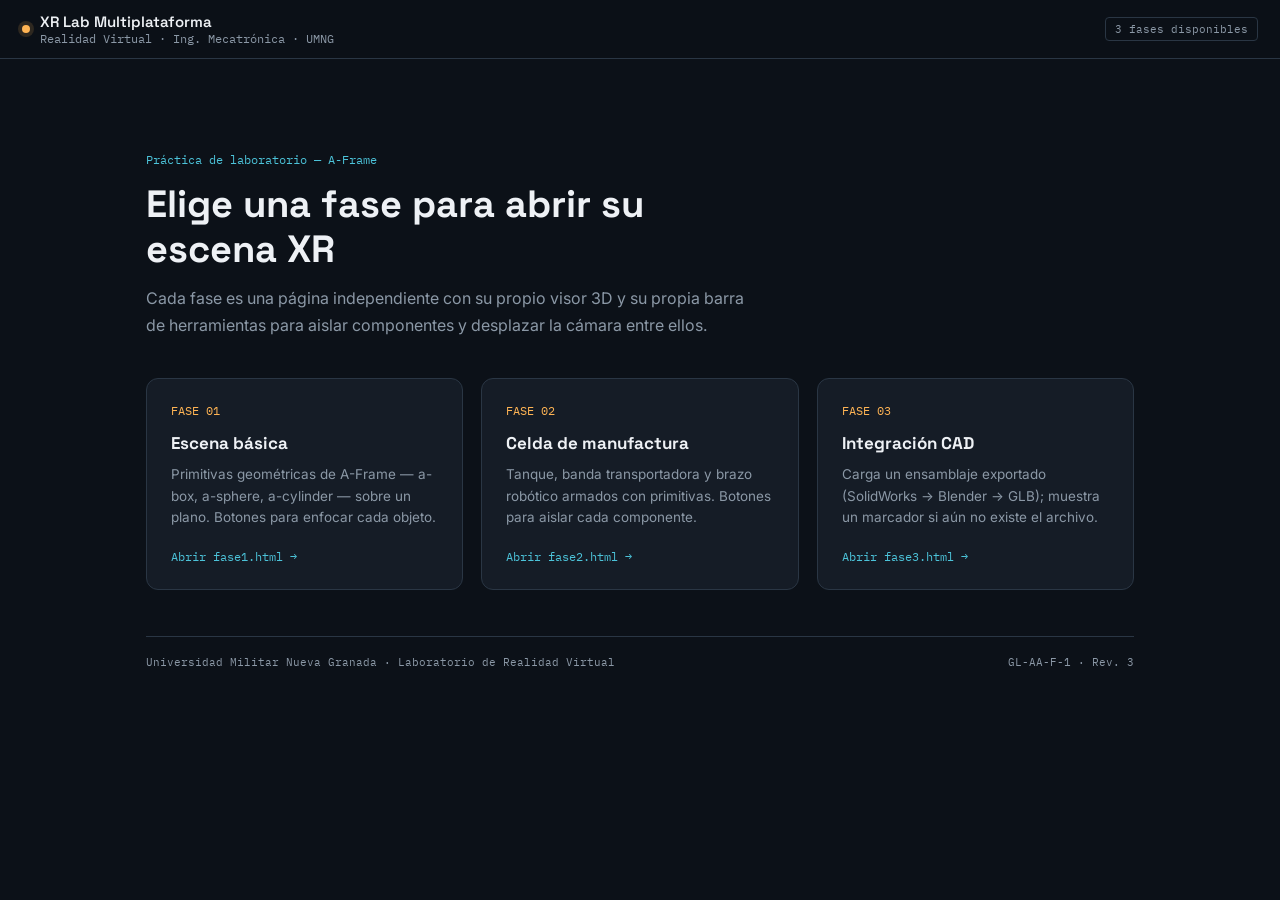
==== index.html @ 4c56937d "Add files via upload" ====
<!DOCTYPE html>
<html lang="es">
<head>
<meta charset="utf-8">
<meta name="viewport" content="width=device-width, initial-scale=1">
<title>XR Lab Multiplataforma — UMNG</title>
<link rel="stylesheet" href="css/xr-ui.css">
</head>
<body>

  <div class="xr-header">
    <div class="xr-header__bar">
      <div class="xr-header__id">
        <span class="pulse"></span>
        <div>
          <h1>XR Lab Multiplataforma</h1>
          <div class="path">Realidad Virtual · Ing. Mecatrónica · UMNG</div>
        </div>
      </div>
      <span class="xr-header__badge">3 fases disponibles</span>
    </div>
  </div>

  <main class="hub-shell">
    <p class="eyebrow">Práctica de laboratorio — A-Frame</p>
    <h2>Elige una fase para abrir su escena XR</h2>
    <p>
      Cada fase es una página independiente con su propio visor 3D y su propia barra de
      herramientas para aislar componentes y desplazar la cámara entre ellos.
    </p>

    <div class="hub-grid">

      <a class="hub-card" href="fases/fase1.html">
        <span class="num">FASE 01</span>
        <h3>Escena básica</h3>
        <p>Primitivas geométricas de A-Frame — a-box, a-sphere, a-cylinder — sobre un plano. Botones para enfocar cada objeto.</p>
        <span class="open">Abrir fase1.html →</span>
      </a>

      <a class="hub-card" href="fases/fase2.html">
        <span class="num">FASE 02</span>
        <h3>Celda de manufactura</h3>
        <p>Tanque, banda transportadora y brazo robótico armados con primitivas. Botones para aislar cada componente.</p>
        <span class="open">Abrir fase2.html →</span>
      </a>

      <a class="hub-card" href="fases/fase3.html">
        <span class="num">FASE 03</span>
        <h3>Integración CAD</h3>
        <p>Carga un ensamblaje exportado (SolidWorks → Blender → GLB); muestra un marcador si aún no existe el archivo.</p>
        <span class="open">Abrir fase3.html →</span>
      </a>

    </div>

    <footer class="hub-foot">
      <span>Universidad Militar Nueva Granada · Laboratorio de Realidad Virtual</span>
      <span>GL-AA-F-1 · Rev. 3</span>
    </footer>
  </main>

</body>
</html>
---- css/xr-ui.css ----
/* ============================================================
   LAB XR MULTIPLATAFORMA — UMNG
   Sistema visual: consola de campo oscura (HUD industrial)
   Compartido por index.html y las tres fases.
   ============================================================ */

@import url('https://fonts.googleapis.com/css2?family=Space+Grotesk:wght@500;600;700&family=Inter:wght@400;500;600&family=IBM+Plex+Mono:wght@400;500&display=swap');

:root{
  --bg:        #0c1118;
  --panel:     #151c26;
  --panel-2:   #1c2530;
  --border:    #2a3644;
  --text:      #eef1f5;
  --text-dim:  #8b98a6;
  --amber:     #ffb454;
  --cyan:      #4cc3d9;
  --rose:      #ef2d5e;

  --font-display: 'Space Grotesk', sans-serif;
  --font-body:    'Inter', sans-serif;
  --font-mono:    'IBM Plex Mono', monospace;
}

*{ box-sizing: border-box; }
html, body{ margin:0; height:100%; }
body{
  background: var(--bg);
  color: var(--text);
  font-family: var(--font-body);
  -webkit-font-smoothing: antialiased;
  overflow-x: hidden;
}
a{ color: inherit; }
:focus-visible{ outline: 2px solid var(--amber); outline-offset: 2px; }

/* ---------------- Cabecera fija (HUD) ---------------- */

.xr-header{
  position: fixed;
  top:0; left:0; right:0;
  z-index: 30;
  pointer-events: none;
}

.xr-header__bar{
  pointer-events: auto;
  display:flex;
  align-items:center;
  justify-content:space-between;
  gap: 16px;
  padding: 12px 22px;
  background: rgba(12,17,24,0.86);
  backdrop-filter: blur(6px);
  border-bottom: 1px solid var(--border);
}

.xr-header__id{ display:flex; align-items:center; gap:10px; }
.xr-header__id .pulse{
  width:8px; height:8px; border-radius:50%;
  background: var(--amber);
  box-shadow: 0 0 0 4px rgba(255,180,84,0.14);
}
.xr-header__id h1{
  margin:0; font-family: var(--font-display); font-weight:600; font-size:15px;
}
.xr-header__id .path{
  font-family: var(--font-mono); font-size:11.5px; color: var(--text-dim);
}

.xr-header__badge{
  font-family: var(--font-mono);
  font-size: 11px;
  color: var(--text-dim);
  border: 1px solid var(--border);
  border-radius: 4px;
  padding: 4px 9px;
}

/* ---------------- Barra de herramientas (chips) ---------------- */

.xr-toolbar{
  pointer-events: auto;
  display:flex;
  flex-wrap:wrap;
  gap: 8px;
  padding: 10px 22px;
  background: rgba(21,28,38,0.9);
  border-bottom: 1px solid var(--border);
}

.chip{
  appearance:none;
  border: 1px solid var(--border);
  background: var(--panel);
  color: var(--text-dim);
  font-family: var(--font-body);
  font-size: 13px;
  font-weight: 500;
  padding: 8px 14px;
  border-radius: 999px;
  cursor: pointer;
  display:flex;
  align-items:center;
  gap: 8px;
  transition: background .15s ease, color .15s ease, border-color .15s ease;
}
.chip:hover{ color: var(--text); border-color: #3a4a5c; }
.chip.is-active{
  background: var(--amber);
  color: #1a1206;
  border-color: var(--amber);
  font-weight: 600;
}
.chip__dot{ width:8px; height:8px; border-radius:50%; flex:none; }
.chip.is-outline{ border-style: dashed; }

/* ---------------- Panel flotante de información ---------------- */

.xr-info{
  pointer-events: none;
  position: fixed;
  left: 20px; bottom: 20px;
  z-index: 30;
  max-width: 340px;
  background: rgba(21,28,38,0.92);
  border: 1px solid var(--border);
  border-radius: 10px;
  padding: 14px 16px;
  font-size: 13px;
  line-height: 1.55;
  color: var(--text-dim);
}
.xr-info strong{
  display:block;
  font-family: var(--font-display);
  font-size: 14px;
  color: var(--text);
  margin-bottom: 5px;
}
.xr-info .tag{
  display:inline-block;
  font-family: var(--font-mono);
  font-size: 10.5px;
  color: var(--cyan);
  margin-bottom: 6px;
}

/* ---------------- Hint de controles ---------------- */

.xr-hint{
  pointer-events: none;
  position: fixed;
  right: 20px; bottom: 20px;
  z-index: 30;
  font-family: var(--font-mono);
  font-size: 11px;
  color: var(--text-dim);
  background: rgba(0,0,0,0.45);
  border: 1px solid var(--border);
  padding: 7px 11px;
  border-radius: 8px;
}

/* ---------------- Página índice (hub) ---------------- */

.hub-shell{
  max-width: 1040px;
  margin: 0 auto;
  padding: 150px 26px 70px;
}
.hub-shell .eyebrow{
  font-family: var(--font-mono);
  font-size: 12px;
  color: var(--cyan);
  margin: 0 0 12px;
}
.hub-shell h2{
  font-family: var(--font-display);
  font-size: clamp(26px, 4vw, 38px);
  line-height: 1.18;
  max-width: 20ch;
  margin: 0 0 14px;
}
.hub-shell > p{
  color: var(--text-dim);
  max-width: 60ch;
  line-height: 1.65;
  margin: 0 0 40px;
}

.hub-grid{
  display:grid;
  grid-template-columns: repeat(3, 1fr);
  gap: 18px;
}

.hub-card{
  display:block;
  text-decoration:none;
  background: var(--panel);
  border: 1px solid var(--border);
  border-radius: 12px;
  padding: 24px;
  transition: border-color .15s ease, transform .15s ease;
}
.hub-card:hover{ border-color: var(--amber); transform: translateY(-2px); }

.hub-card .num{
  font-family: var(--font-mono);
  font-size: 12px;
  color: var(--amber);
  margin-bottom: 14px;
  display:block;
}
.hub-card h3{
  font-family: var(--font-display);
  font-size: 17px;
  margin: 0 0 10px;
  color: var(--text);
}
.hub-card p{
  font-size: 13.5px;
  line-height: 1.6;
  color: var(--text-dim);
  margin: 0 0 16px;
}
.hub-card .open{
  font-family: var(--font-mono);
  font-size: 11.5px;
  color: var(--cyan);
}

.hub-foot{
  margin-top: 46px;
  padding-top: 18px;
  border-top: 1px solid var(--border);
  display:flex;
  justify-content: space-between;
  flex-wrap: wrap;
  gap: 8px;
  font-family: var(--font-mono);
  font-size: 11px;
  color: var(--text-dim);
}

@media (max-width: 820px){
  .hub-grid{ grid-template-columns: 1fr; }
  .xr-info{ max-width: calc(100% - 40px); }
}
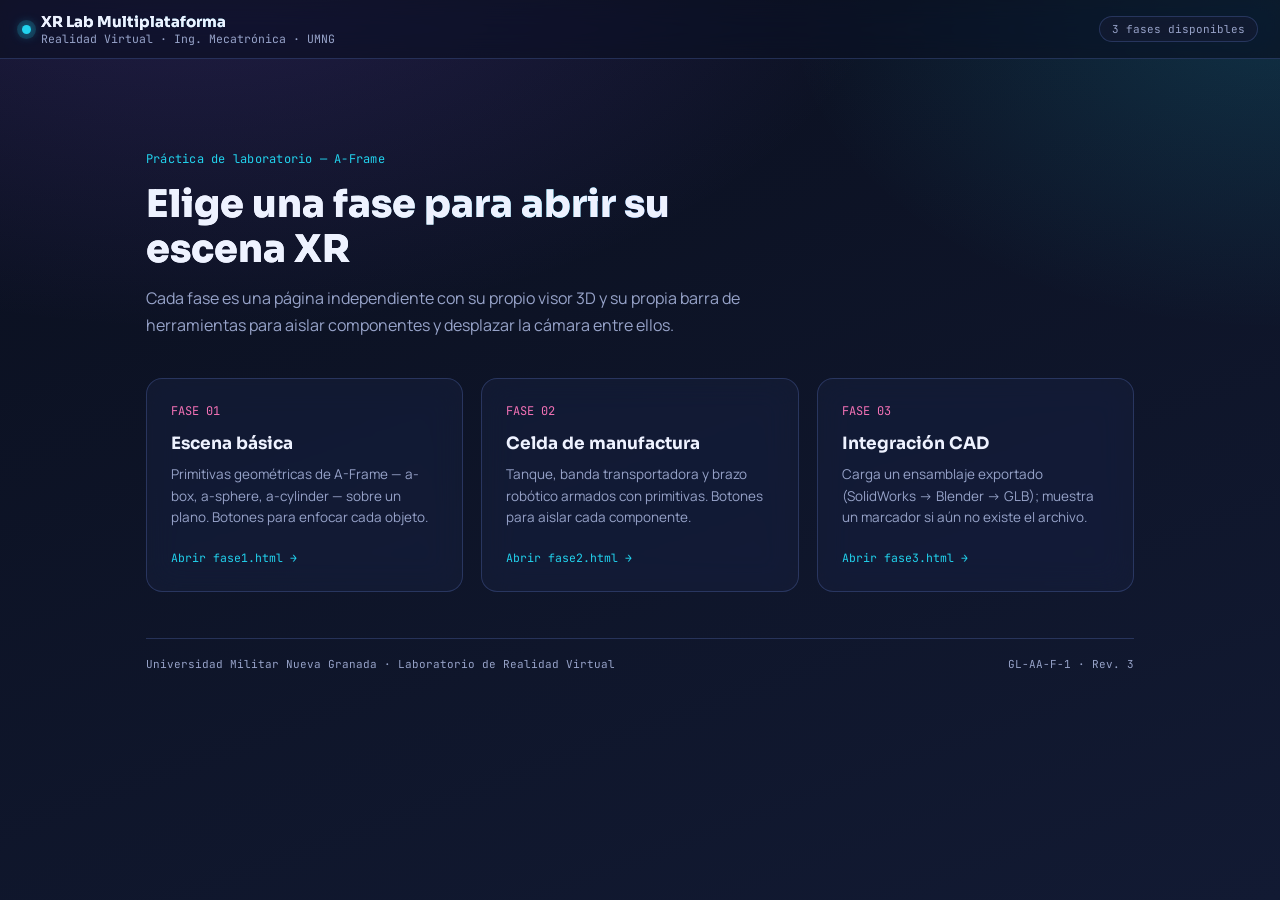
==== commit eb28bc48: "Add files via upload" ====
--- a/index.html
+++ b/index.html
@@ -33,23 +33,29 @@
 
       <a class="hub-card" href="fases/fase1.html">
         <span class="num">FASE 01</span>
-        <h3>Escena básica</h3>
-        <p>Primitivas geométricas de A-Frame — a-box, a-sphere, a-cylinder — sobre un plano. Botones para enfocar cada objeto.</p>
-        <span class="open">Abrir fase1.html →</span>
+        <div>
+          <h3>Escena básica</h3>
+          <p>Primitivas geométricas de A-Frame — a-box, a-sphere, a-cylinder — sobre un plano. Botones para enfocar cada objeto.</p>
+          <span class="open">Abrir fase1.html →</span>
+        </div>
       </a>
 
       <a class="hub-card" href="fases/fase2.html">
         <span class="num">FASE 02</span>
-        <h3>Celda de manufactura</h3>
-        <p>Tanque, banda transportadora y brazo robótico armados con primitivas. Botones para aislar cada componente.</p>
-        <span class="open">Abrir fase2.html →</span>
+        <div>
+          <h3>Celda de manufactura</h3>
+          <p>Tanque, banda transportadora y brazo robótico armados con primitivas. Botones para aislar cada componente.</p>
+          <span class="open">Abrir fase2.html →</span>
+        </div>
       </a>
 
       <a class="hub-card" href="fases/fase3.html">
         <span class="num">FASE 03</span>
-        <h3>Integración CAD</h3>
-        <p>Carga un ensamblaje exportado (SolidWorks → Blender → GLB); muestra un marcador si aún no existe el archivo.</p>
-        <span class="open">Abrir fase3.html →</span>
+        <div>
+          <h3>Integración CAD</h3>
+          <p>Carga un ensamblaje exportado (SolidWorks → Blender → GLB); muestra un marcador si aún no existe el archivo.</p>
+          <span class="open">Abrir fase3.html →</span>
+        </div>
       </a>
 
     </div>
--- a/css/xr-ui.css
+++ b/css/xr-ui.css
@@ -1,38 +1,42 @@
 /* ============================================================
    LAB XR MULTIPLATAFORMA — UMNG
-   Sistema visual: consola de campo oscura (HUD industrial)
+   Sistema visual: laboratorio holografico (glass HUD)
    Compartido por index.html y las tres fases.
    ============================================================ */
 
-@import url('https://fonts.googleapis.com/css2?family=Space+Grotesk:wght@500;600;700&family=Inter:wght@400;500;600&family=IBM+Plex+Mono:wght@400;500&display=swap');
+@import url('https://fonts.googleapis.com/css2?family=Sora:wght@500;600;700;800&family=Manrope:wght@400;500;600&family=JetBrains+Mono:wght@400;500&display=swap');
 
 :root{
-  --bg:        #0c1118;
-  --panel:     #151c26;
-  --panel-2:   #1c2530;
-  --border:    #2a3644;
-  --text:      #eef1f5;
-  --text-dim:  #8b98a6;
-  --amber:     #ffb454;
-  --cyan:      #4cc3d9;
-  --rose:      #ef2d5e;
-
-  --font-display: 'Space Grotesk', sans-serif;
-  --font-body:    'Inter', sans-serif;
-  --font-mono:    'IBM Plex Mono', monospace;
+  --bg:        #0a0f1e;
+  --bg-2:      #121a33;
+  --panel:     rgba(24, 32, 58, 0.55);
+  --panel-2:   rgba(34, 44, 78, 0.6);
+  --border:    rgba(124, 156, 255, 0.22);
+  --text:      #eef2ff;
+  --text-dim:  #97a3c9;
+  --violet:    #8b5cf6;
+  --cyan:      #22d3ee;
+  --magenta:   #f472b6;
+
+  --font-display: 'Sora', sans-serif;
+  --font-body:    'Manrope', sans-serif;
+  --font-mono:    'JetBrains Mono', monospace;
 }
 
 *{ box-sizing: border-box; }
 html, body{ margin:0; height:100%; }
 body{
-  background: var(--bg);
+  background:
+    radial-gradient(1200px 700px at 15% -10%, rgba(139,92,246,0.20), transparent 60%),
+    radial-gradient(900px 600px at 100% 0%, rgba(34,211,238,0.16), transparent 55%),
+    linear-gradient(160deg, var(--bg) 0%, var(--bg-2) 100%);
   color: var(--text);
   font-family: var(--font-body);
   -webkit-font-smoothing: antialiased;
   overflow-x: hidden;
 }
 a{ color: inherit; }
-:focus-visible{ outline: 2px solid var(--amber); outline-offset: 2px; }
+:focus-visible{ outline: 2px solid var(--cyan); outline-offset: 2px; }
 
 /* ---------------- Cabecera fija (HUD) ---------------- */
 
@@ -50,19 +54,27 @@
   justify-content:space-between;
   gap: 16px;
   padding: 12px 22px;
-  background: rgba(12,17,24,0.86);
-  backdrop-filter: blur(6px);
+  background: rgba(12,16,32,0.65);
+  backdrop-filter: blur(14px) saturate(140%);
   border-bottom: 1px solid var(--border);
 }
 
 .xr-header__id{ display:flex; align-items:center; gap:10px; }
 .xr-header__id .pulse{
-  width:8px; height:8px; border-radius:50%;
-  background: var(--amber);
-  box-shadow: 0 0 0 4px rgba(255,180,84,0.14);
+  width:9px; height:9px; border-radius:50%;
+  background: var(--cyan);
+  box-shadow: 0 0 0 5px rgba(34,211,238,0.16), 0 0 12px rgba(34,211,238,0.8);
+  animation: pulse-glow 1.8s ease-in-out infinite;
+}
+@keyframes pulse-glow{
+  0%, 100%{ opacity: 1; }
+  50%{ opacity: 0.45; }
 }
 .xr-header__id h1{
-  margin:0; font-family: var(--font-display); font-weight:600; font-size:15px;
+  margin:0; font-family: var(--font-display); font-weight:700; font-size:15px;
+  background: linear-gradient(90deg, var(--text), var(--cyan));
+  -webkit-background-clip: text;
+  background-clip: text;
 }
 .xr-header__id .path{
   font-family: var(--font-mono); font-size:11.5px; color: var(--text-dim);
@@ -73,9 +85,13 @@
   font-size: 11px;
   color: var(--text-dim);
   border: 1px solid var(--border);
-  border-radius: 4px;
-  padding: 4px 9px;
-}
+  border-radius: 999px;
+  padding: 5px 12px;
+  background: var(--panel);
+  backdrop-filter: blur(10px);
+  transition: border-color .15s ease, color .15s ease;
+}
+.xr-header__badge:hover{ color: var(--cyan); border-color: var(--cyan); }
 
 /* ---------------- Barra de herramientas (chips) ---------------- */
 
@@ -85,7 +101,8 @@
   flex-wrap:wrap;
   gap: 8px;
   padding: 10px 22px;
-  background: rgba(21,28,38,0.9);
+  background: rgba(16,22,42,0.55);
+  backdrop-filter: blur(14px) saturate(140%);
   border-bottom: 1px solid var(--border);
 }
 
@@ -103,19 +120,24 @@
   display:flex;
   align-items:center;
   gap: 8px;
-  transition: background .15s ease, color .15s ease, border-color .15s ease;
-}
-.chip:hover{ color: var(--text); border-color: #3a4a5c; }
+  backdrop-filter: blur(8px);
+  transition: background .15s ease, color .15s ease, border-color .15s ease, box-shadow .15s ease;
+}
+.chip:hover{ color: var(--text); border-color: var(--cyan); }
 .chip.is-active{
-  background: var(--amber);
-  color: #1a1206;
-  border-color: var(--amber);
+  background: linear-gradient(120deg, var(--violet), var(--cyan));
+  color: #08101f;
+  border-color: transparent;
   font-weight: 600;
-}
-.chip__dot{ width:8px; height:8px; border-radius:50%; flex:none; }
+  box-shadow: 0 0 18px rgba(139,92,246,0.45);
+}
+.chip__dot{
+  width:8px; height:8px; border-radius:50%; flex:none;
+  box-shadow: 0 0 8px currentColor;
+}
 .chip.is-outline{ border-style: dashed; }
 
-/* ---------------- Panel flotante de información ---------------- */
+/* ---------------- Panel flotante de informacion ---------------- */
 
 .xr-info{
   pointer-events: none;
@@ -123,17 +145,20 @@
   left: 20px; bottom: 20px;
   z-index: 30;
   max-width: 340px;
-  background: rgba(21,28,38,0.92);
-  border: 1px solid var(--border);
-  border-radius: 10px;
+  background: var(--panel-2);
+  backdrop-filter: blur(16px) saturate(150%);
+  border: 1px solid var(--border);
+  border-radius: 14px;
   padding: 14px 16px;
   font-size: 13px;
   line-height: 1.55;
   color: var(--text-dim);
+  box-shadow: 0 8px 30px rgba(0,0,0,0.35);
 }
 .xr-info strong{
   display:block;
   font-family: var(--font-display);
+  font-weight: 700;
   font-size: 14px;
   color: var(--text);
   margin-bottom: 5px;
@@ -142,7 +167,7 @@
   display:inline-block;
   font-family: var(--font-mono);
   font-size: 10.5px;
-  color: var(--cyan);
+  color: var(--magenta);
   margin-bottom: 6px;
 }
 
@@ -156,13 +181,14 @@
   font-family: var(--font-mono);
   font-size: 11px;
   color: var(--text-dim);
-  background: rgba(0,0,0,0.45);
+  background: rgba(10,14,28,0.55);
+  backdrop-filter: blur(10px);
   border: 1px solid var(--border);
   padding: 7px 11px;
-  border-radius: 8px;
-}
-
-/* ---------------- Página índice (hub) ---------------- */
+  border-radius: 10px;
+}
+
+/* ---------------- Pagina indice (hub) ---------------- */
 
 .hub-shell{
   max-width: 1040px;
@@ -174,13 +200,18 @@
   font-size: 12px;
   color: var(--cyan);
   margin: 0 0 12px;
+  letter-spacing: 0.02em;
 }
 .hub-shell h2{
   font-family: var(--font-display);
+  font-weight: 800;
   font-size: clamp(26px, 4vw, 38px);
   line-height: 1.18;
   max-width: 20ch;
   margin: 0 0 14px;
+  background: linear-gradient(100deg, var(--text) 30%, var(--cyan) 70%, var(--violet));
+  -webkit-background-clip: text;
+  background-clip: text;
 }
 .hub-shell > p{
   color: var(--text-dim);
@@ -199,22 +230,39 @@
   display:block;
   text-decoration:none;
   background: var(--panel);
-  border: 1px solid var(--border);
-  border-radius: 12px;
+  backdrop-filter: blur(16px) saturate(140%);
+  border: 1px solid var(--border);
+  border-radius: 16px;
   padding: 24px;
-  transition: border-color .15s ease, transform .15s ease;
-}
-.hub-card:hover{ border-color: var(--amber); transform: translateY(-2px); }
+  position: relative;
+  overflow: hidden;
+  transition: border-color .2s ease, transform .2s ease, box-shadow .2s ease;
+}
+.hub-card::before{
+  content: "";
+  position: absolute;
+  inset: 0;
+  background: radial-gradient(220px 140px at 0% 0%, rgba(139,92,246,0.22), transparent 70%);
+  opacity: 0;
+  transition: opacity .2s ease;
+}
+.hub-card:hover{
+  border-color: var(--cyan);
+  transform: translateY(-3px);
+  box-shadow: 0 14px 34px rgba(34,211,238,0.14);
+}
+.hub-card:hover::before{ opacity: 1; }
 
 .hub-card .num{
   font-family: var(--font-mono);
   font-size: 12px;
-  color: var(--amber);
+  color: var(--magenta);
   margin-bottom: 14px;
   display:block;
 }
 .hub-card h3{
   font-family: var(--font-display);
+  font-weight: 700;
   font-size: 17px;
   margin: 0 0 10px;
   color: var(--text);
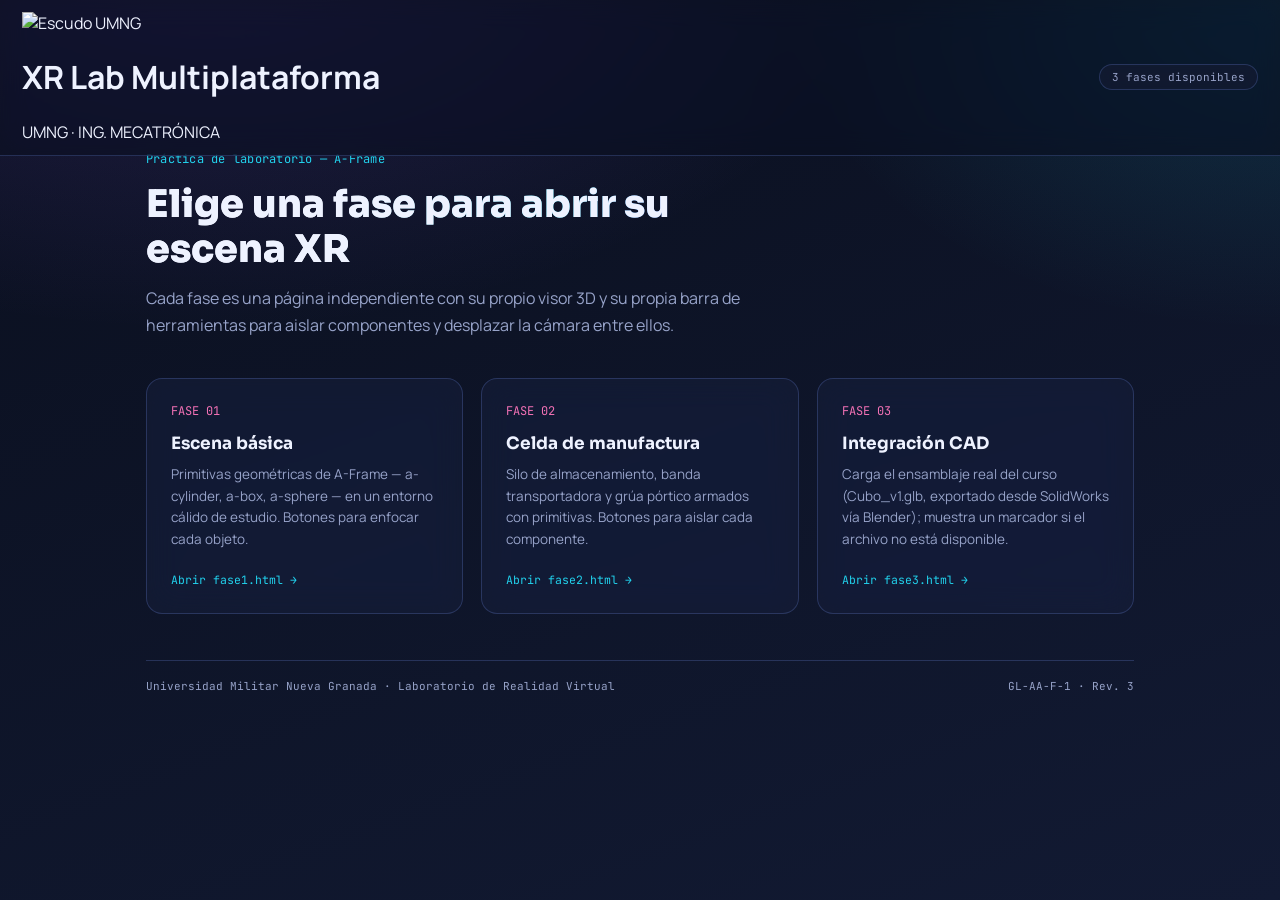
==== commit d3e73de9: "Add files via upload" ====
--- a/index.html
+++ b/index.html
@@ -10,11 +10,11 @@
 
   <div class="xr-header">
     <div class="xr-header__bar">
-      <div class="xr-header__id">
-        <span class="pulse"></span>
-        <div>
+      <div class="brand">
+        <img src="assets/umng-logo.png" alt="Escudo UMNG" class="brand__logo">
+        <div class="brand__text">
           <h1>XR Lab Multiplataforma</h1>
-          <div class="path">Realidad Virtual · Ing. Mecatrónica · UMNG</div>
+          <div class="school">UMNG · ING. MECATRÓNICA</div>
         </div>
       </div>
       <span class="xr-header__badge">3 fases disponibles</span>
@@ -35,7 +35,7 @@
         <span class="num">FASE 01</span>
         <div>
           <h3>Escena básica</h3>
-          <p>Primitivas geométricas de A-Frame — a-box, a-sphere, a-cylinder — sobre un plano. Botones para enfocar cada objeto.</p>
+          <p>Primitivas geométricas de A-Frame — a-cylinder, a-box, a-sphere — en un entorno cálido de estudio. Botones para enfocar cada objeto.</p>
           <span class="open">Abrir fase1.html →</span>
         </div>
       </a>
@@ -44,7 +44,7 @@
         <span class="num">FASE 02</span>
         <div>
           <h3>Celda de manufactura</h3>
-          <p>Tanque, banda transportadora y brazo robótico armados con primitivas. Botones para aislar cada componente.</p>
+          <p>Silo de almacenamiento, banda transportadora y grúa pórtico armados con primitivas. Botones para aislar cada componente.</p>
           <span class="open">Abrir fase2.html →</span>
         </div>
       </a>
@@ -53,7 +53,7 @@
         <span class="num">FASE 03</span>
         <div>
           <h3>Integración CAD</h3>
-          <p>Carga un ensamblaje exportado (SolidWorks → Blender → GLB); muestra un marcador si aún no existe el archivo.</p>
+          <p>Carga el ensamblaje real del curso (Cubo_v1.glb, exportado desde SolidWorks vía Blender); muestra un marcador si el archivo no está disponible.</p>
           <span class="open">Abrir fase3.html →</span>
         </div>
       </a>
